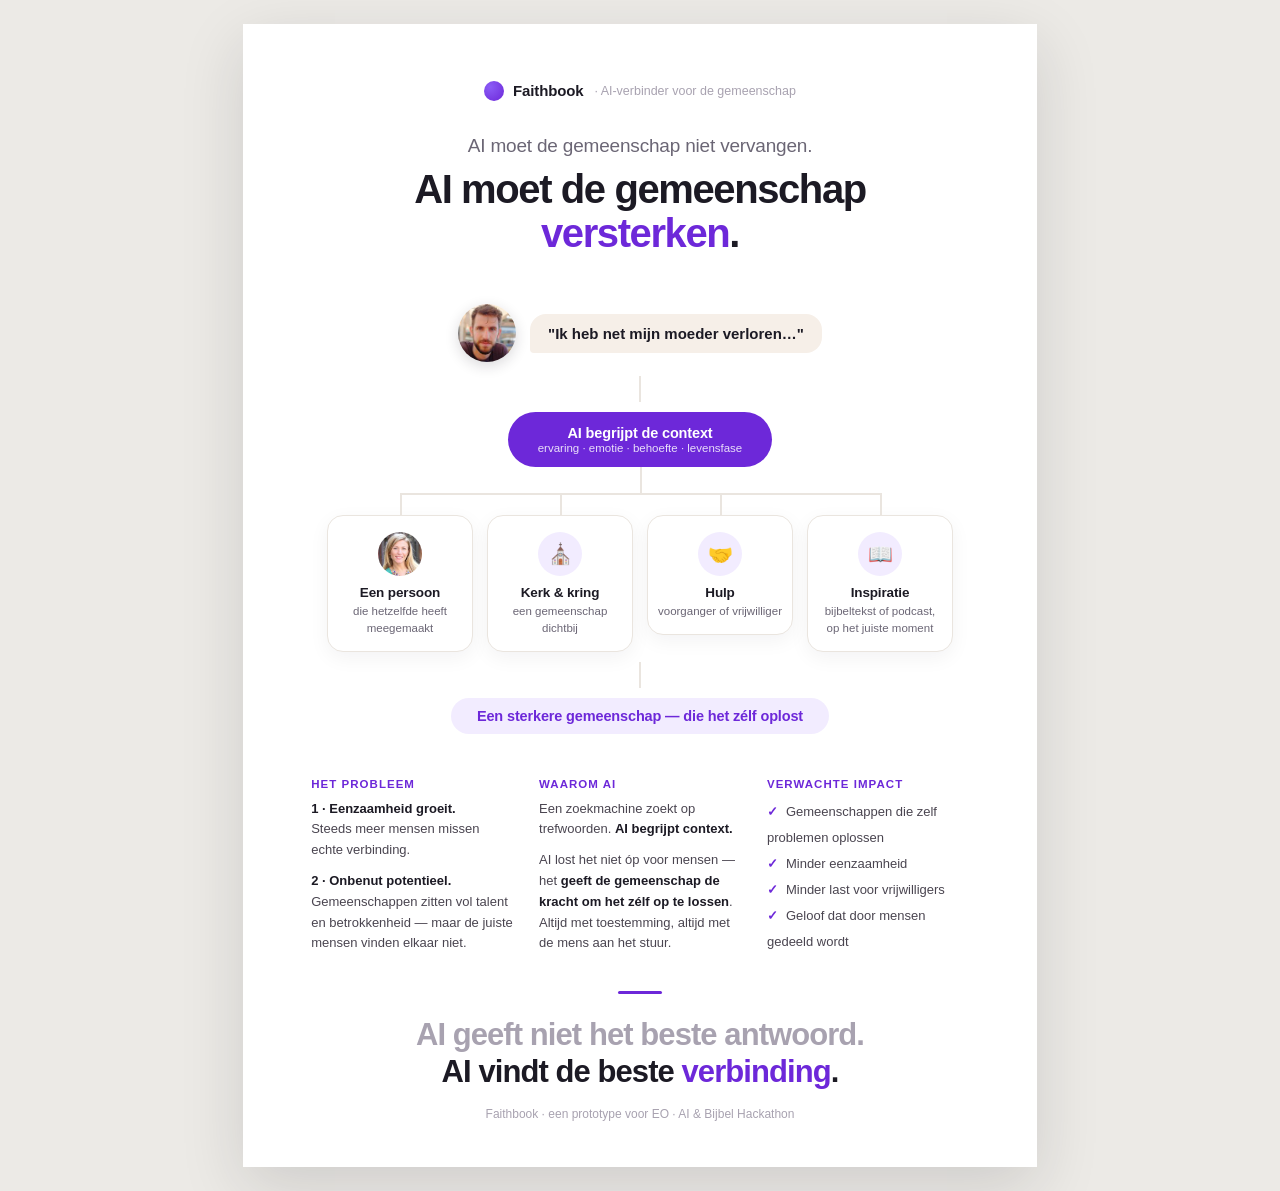
==== ONE_PAGER.html @ 4c964d1f "Faithbook prototype" ====
<!doctype html>
<html lang="nl">
<head>
  <meta charset="utf-8">
  <meta name="viewport" content="width=device-width, initial-scale=1">
  <title>Faithbook — One Pager</title>
  <style>
    :root{
      --ink:#1c1a24;
      --ink-soft:#6b6675;
      --ink-faint:#a8a2b0;
      --line:#eae5df;
      --accent:#6d28d9;
      --accent-soft:#f2ecff;
      --warm:#f6efe8;
    }
    *{box-sizing:border-box}
    html,body{margin:0}
    body{
      background:#eceae6;
      color:var(--ink);
      font-family:-apple-system,BlinkMacSystemFont,"Segoe UI",Roboto,Helvetica,Arial,sans-serif;
      -webkit-font-smoothing:antialiased;
    }

    /* A4 sheet */
    .page{
      width:210mm;min-height:296mm;
      margin:24px auto;background:#fff;
      box-shadow:0 20px 60px rgba(28,26,36,.14);
      padding:15mm 18mm 12mm;
      display:flex;flex-direction:column;
    }

    /* Brand — small, quiet */
    .brand{display:flex;align-items:center;justify-content:center;gap:9px}
    .brand .dot{width:20px;height:20px;border-radius:50%;
      background:radial-gradient(circle at 30% 30%,#8b5cf6,var(--accent))}
    .brand span{font-size:15px;font-weight:600;letter-spacing:-.01em}
    .brand small{color:var(--ink-faint);font-weight:400;font-size:12.5px;margin-left:2px}

    /* The statement — very large */
    .statement{text-align:center;margin:34px 0 8px}
    .statement .soft{font-size:19px;color:var(--ink-soft);letter-spacing:-.01em;margin:0 0 10px}
    .statement h1{
      font-size:40px;line-height:1.12;letter-spacing:-.035em;font-weight:700;margin:0;
    }
    .statement h1 em{font-style:normal;color:var(--accent)}

    /* ── Hero diagram ─────────────────────────────────── */
    .diagram{margin:40px auto 0;width:100%;max-width:640px;text-align:center}

    .person-row{display:inline-flex;align-items:center;gap:14px}
    .face{width:58px;height:58px;border-radius:50%;object-fit:cover;
      box-shadow:0 4px 14px rgba(28,26,36,.16)}
    .bubble{
      background:var(--warm);border-radius:16px;border-bottom-left-radius:4px;
      padding:11px 18px;font-size:15px;color:#4a4550;text-align:left;
    }
    .bubble b{color:var(--ink)}

    .vline{width:1.5px;height:26px;background:var(--line);margin:10px auto}

    .ai-node{
      display:inline-flex;flex-direction:column;align-items:center;gap:7px;
      background:var(--accent);color:#fff;border-radius:999px;
      padding:13px 30px;
    }
    .ai-node .t{font-size:14.5px;font-weight:600;letter-spacing:-.01em}
    .ai-node .s{font-size:11.5px;opacity:.85;margin-top:-6px}

    /* branch connectors */
    .branches{position:relative;margin-top:26px}
    .branches::before{ /* horizontal rail */
      content:"";position:absolute;top:0;left:12.5%;right:12.5%;height:1.5px;background:var(--line);
    }
    .branch-cols{display:grid;grid-template-columns:repeat(4,1fr)}
    .branch-cols .col{position:relative;padding-top:22px}
    .branch-cols .col::before{ /* vertical stub down to each card */
      content:"";position:absolute;top:0;left:50%;width:1.5px;height:22px;background:var(--line);
    }
    .stem{position:absolute;left:50%;top:-26px;width:1.5px;height:26px;background:var(--line)}

    .card{
      margin:0 7px;background:#fff;border:1px solid var(--line);border-radius:16px;
      padding:16px 10px 14px;
      box-shadow:0 6px 20px rgba(28,26,36,.05);
    }
    .card .ic{
      width:44px;height:44px;border-radius:50%;margin:0 auto 9px;
      display:flex;align-items:center;justify-content:center;
      background:var(--accent-soft);font-size:20px;overflow:hidden;
    }
    .card .ic img{width:100%;height:100%;object-fit:cover}
    .card .n{font-size:13.5px;font-weight:650;letter-spacing:-.01em}
    .card .d{font-size:11.5px;color:var(--ink-soft);line-height:1.45;margin-top:3px}

    .result{
      display:inline-block;margin-top:0;
      background:var(--accent-soft);color:var(--accent);
      border-radius:999px;padding:10px 26px;font-size:14.5px;font-weight:650;letter-spacing:-.01em;
    }

    /* ── Three quiet columns ──────────────────────────── */
    .trio{display:grid;grid-template-columns:1fr 1fr 1fr;gap:26px;margin-top:44px}
    .trio h2{
      font-size:11.5px;font-weight:700;letter-spacing:.09em;text-transform:uppercase;
      color:var(--accent);margin:0 0 9px;
    }
    .trio p{font-size:13px;line-height:1.6;color:#4a4550;margin:0}
    .trio p b{color:var(--ink)}
    .trio ul{list-style:none;margin:0;padding:0;font-size:13px;line-height:2;color:#4a4550}
    .trio li::before{content:"✓";color:var(--accent);font-weight:700;margin-right:8px}

    /* ── Closing quote — huge, across the bottom ─────── */
    .closing{margin-top:auto;padding-top:36px;text-align:center}
    .closing .rule{width:44px;height:3px;border-radius:2px;background:var(--accent);margin:0 auto 22px}
    .closing h1{font-size:31px;line-height:1.22;letter-spacing:-.03em;font-weight:700;margin:0}
    .closing h1 .dim{color:var(--ink-faint);font-weight:600}
    .closing h1 em{font-style:normal;color:var(--accent)}
    .closing .sig{margin-top:16px;font-size:12px;color:var(--ink-faint)}

    @media print{
      body{background:#fff}
      .page{margin:0;box-shadow:none;width:auto;min-height:auto}
      @page{size:A4;margin:0}
    }
  </style>
</head>
<body>
<div class="page">

  <!-- 1 · brand, small -->
  <div class="brand">
    <div class="dot"></div><span>Faithbook</span><small>· AI-verbinder voor de gemeenschap</small>
  </div>

  <!-- 2 · the statement, very large -->
  <div class="statement">
    <p class="soft">AI moet de gemeenschap niet vervangen.</p>
    <h1>AI moet de gemeenschap <em>versterken</em>.</h1>
  </div>

  <!-- 3 · the diagram, hero of the page -->
  <div class="diagram">

    <div class="person-row">
      <img class="face" src="assets/img/brian.jpg" alt="Brian">
      <div class="bubble"><b>"Ik heb net mijn moeder verloren…"</b></div>
    </div>

    <div class="vline"></div>

    <div class="ai-node">
      <span class="t">AI begrijpt de context</span>
      <span class="s">ervaring · emotie · behoefte · levensfase</span>
    </div>

    <div class="branches">
      <div class="stem"></div>
      <div class="branch-cols">
        <div class="col">
          <div class="card">
            <div class="ic"><img src="assets/img/marijke.jpg" alt=""></div>
            <div class="n">Een persoon</div>
            <div class="d">die hetzelfde heeft meegemaakt</div>
          </div>
        </div>
        <div class="col">
          <div class="card">
            <div class="ic">⛪</div>
            <div class="n">Kerk &amp; kring</div>
            <div class="d">een gemeenschap dichtbij</div>
          </div>
        </div>
        <div class="col">
          <div class="card">
            <div class="ic">🤝</div>
            <div class="n">Hulp</div>
            <div class="d">voorganger of vrijwilliger</div>
          </div>
        </div>
        <div class="col">
          <div class="card">
            <div class="ic">📖</div>
            <div class="n">Inspiratie</div>
            <div class="d">bijbeltekst of podcast, op het juiste moment</div>
          </div>
        </div>
      </div>
    </div>

    <div class="vline"></div>
    <div class="result">Een sterkere gemeenschap — die het zélf oplost</div>
  </div>

  <!-- 4 · three short sections, almost no paragraphs -->
  <div class="trio">
    <div>
      <h2>Het probleem</h2>
      <p><b>1 · Eenzaamheid groeit.</b><br>Steeds meer mensen missen echte verbinding.</p>
      <p style="margin-top:10px"><b>2 · Onbenut potentieel.</b><br>Gemeenschappen zitten vol
      talent en betrokkenheid — maar de juiste mensen vinden elkaar niet.</p>
    </div>
    <div>
      <h2>Waarom AI</h2>
      <p>Een zoekmachine zoekt op trefwoorden. <b>AI begrijpt context.</b></p>
      <p style="margin-top:10px">AI lost het niet óp voor mensen — het <b>geeft de gemeenschap
      de kracht om het zélf op te lossen</b>. Altijd met toestemming, altijd met de mens aan het stuur.</p>
    </div>
    <div>
      <h2>Verwachte impact</h2>
      <ul>
        <li>Gemeenschappen die zelf problemen oplossen</li>
        <li>Minder eenzaamheid</li>
        <li>Minder last voor vrijwilligers</li>
        <li>Geloof dat door mensen gedeeld wordt</li>
      </ul>
    </div>
  </div>

  <!-- 5 · closing quote, huge across the bottom -->
  <div class="closing">
    <div class="rule"></div>
    <h1><span class="dim">AI geeft niet het beste antwoord.</span><br>
        AI vindt de beste <em>verbinding</em>.</h1>
    <div class="sig">Faithbook · een prototype voor EO · AI &amp; Bijbel Hackathon</div>
  </div>

</div>
</body>
</html>
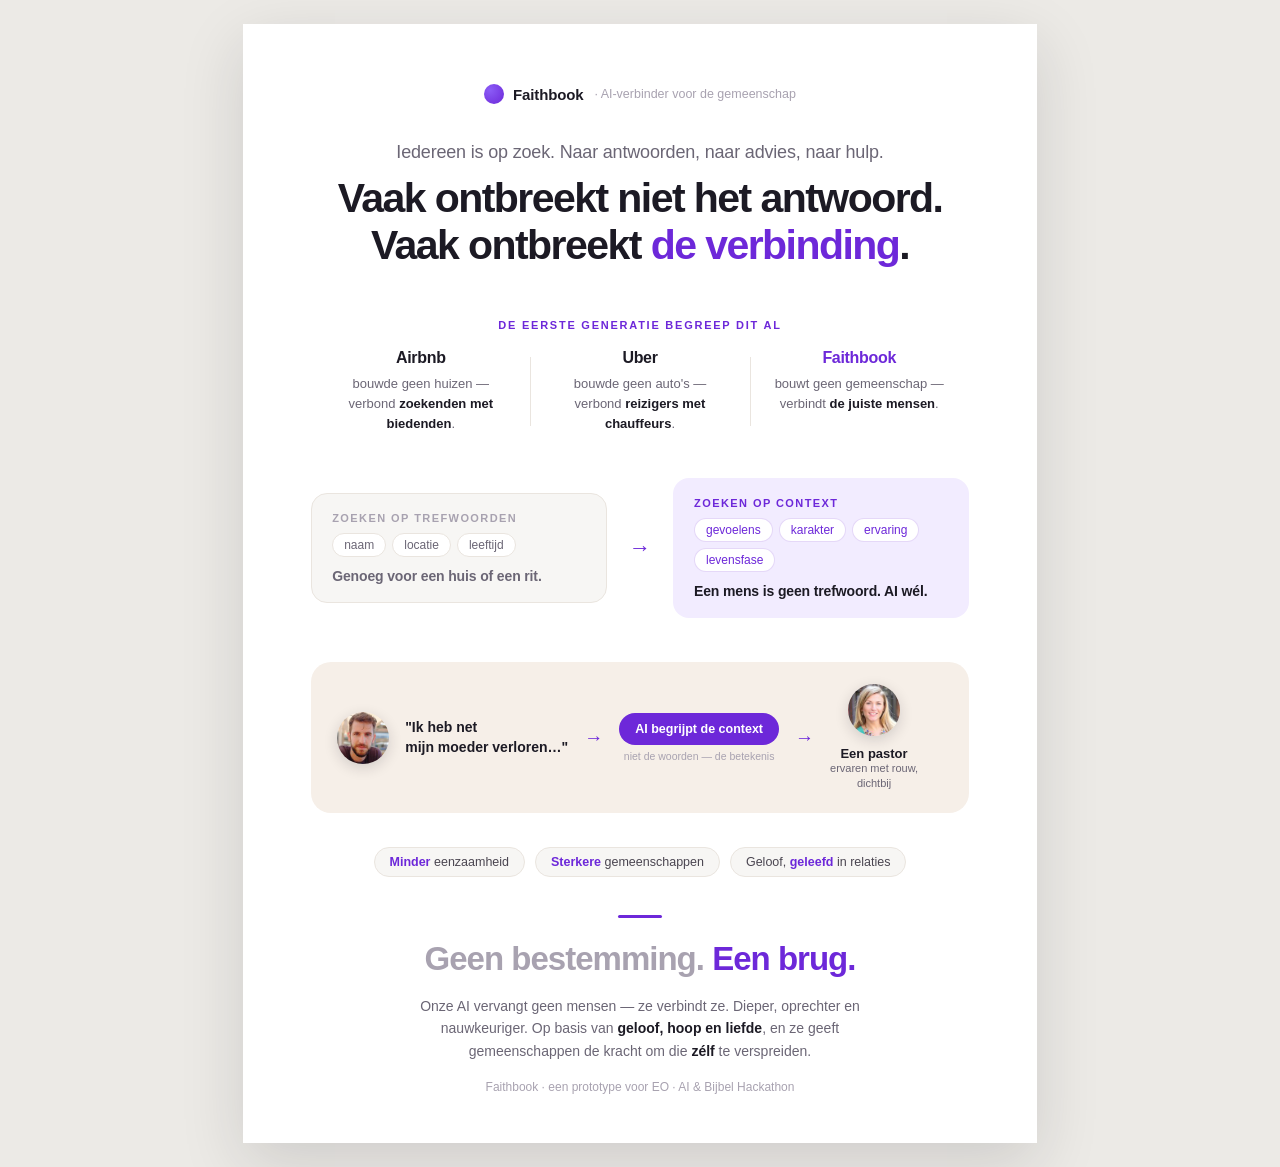
==== commit 9eca947d: "Update ONE_PAGER to pitch-aligned design (v2) Replaces the earlier one-pager with the version matchi" ====
--- a/ONE_PAGER.html
+++ b/ONE_PAGER.html
@@ -28,7 +28,7 @@
       width:210mm;min-height:296mm;
       margin:24px auto;background:#fff;
       box-shadow:0 20px 60px rgba(28,26,36,.14);
-      padding:15mm 18mm 12mm;
+      padding:16mm 18mm 13mm;
       display:flex;flex-direction:column;
     }
 
@@ -39,86 +39,80 @@
     .brand span{font-size:15px;font-weight:600;letter-spacing:-.01em}
     .brand small{color:var(--ink-faint);font-weight:400;font-size:12.5px;margin-left:2px}
 
-    /* The statement — very large */
-    .statement{text-align:center;margin:34px 0 8px}
-    .statement .soft{font-size:19px;color:var(--ink-soft);letter-spacing:-.01em;margin:0 0 10px}
-    .statement h1{
-      font-size:40px;line-height:1.12;letter-spacing:-.035em;font-weight:700;margin:0;
-    }
-    .statement h1 em{font-style:normal;color:var(--accent)}
-
-    /* ── Hero diagram ─────────────────────────────────── */
-    .diagram{margin:40px auto 0;width:100%;max-width:640px;text-align:center}
-
-    .person-row{display:inline-flex;align-items:center;gap:14px}
-    .face{width:58px;height:58px;border-radius:50%;object-fit:cover;
+    /* Hero thesis */
+    .hero{text-align:center;margin:38px 0 4px}
+    .hero .soft{font-size:18px;color:var(--ink-soft);letter-spacing:-.01em;margin:0 0 12px}
+    .hero h1{font-size:41px;line-height:1.14;letter-spacing:-.038em;font-weight:700;margin:0}
+    .hero h1 em{font-style:normal;color:var(--accent)}
+
+    /* section label */
+    .lbl{font-size:11px;font-weight:700;letter-spacing:.16em;text-transform:uppercase;
+      color:var(--accent);text-align:center;margin:0 0 18px}
+
+    /* ── Analogy: three tidy columns ─────────────────── */
+    .analogy{margin-top:46px}
+    .triad{display:grid;grid-template-columns:1fr 1fr 1fr;gap:0}
+    .triad .cell{padding:0 20px;text-align:center;position:relative}
+    .triad .cell + .cell::before{
+      content:"";position:absolute;left:0;top:8px;bottom:8px;width:1px;background:var(--line);
+    }
+    .triad .co{font-size:16px;font-weight:700;letter-spacing:-.02em;margin-bottom:7px}
+    .triad .cell.us .co{color:var(--accent)}
+    .triad .tx{font-size:13px;line-height:1.55;color:var(--ink-soft)}
+    .triad .tx b{color:var(--ink);font-weight:600}
+
+    /* ── Keyword vs Context ──────────────────────────── */
+    .turn{
+      margin-top:44px;display:grid;grid-template-columns:1fr auto 1fr;
+      align-items:center;gap:22px;
+    }
+    .panel{border-radius:16px;padding:18px 20px;border:1px solid var(--line)}
+    .panel.cold{background:#f7f6f4}
+    .panel.warm{background:var(--accent-soft);border-color:transparent}
+    .panel .h{font-size:11px;font-weight:700;letter-spacing:.13em;text-transform:uppercase;margin:0 0 9px}
+    .panel.cold .h{color:var(--ink-faint)}
+    .panel.warm .h{color:var(--accent)}
+    .panel .tags{display:flex;flex-wrap:wrap;gap:6px;margin-bottom:11px}
+    .tag{font-size:12px;border-radius:999px;padding:4px 11px;background:#fff;color:var(--ink-soft);border:1px solid var(--line)}
+    .panel.warm .tag{border-color:rgba(109,40,217,.18);color:var(--accent)}
+    .panel .ex{font-size:14px;font-weight:600;letter-spacing:-.01em;margin:0}
+    .panel.cold .ex{color:var(--ink-soft)}
+    .panel.warm .ex{color:var(--ink)}
+    .turn .to{font-size:22px;color:var(--accent);font-weight:600}
+
+    /* ── One concrete moment ─────────────────────────── */
+    .moment{
+      margin-top:44px;background:var(--warm);border-radius:20px;
+      padding:22px 26px;display:flex;align-items:center;gap:16px;
+    }
+    .moment .face{width:52px;height:52px;border-radius:50%;object-fit:cover;flex:none;
       box-shadow:0 4px 14px rgba(28,26,36,.16)}
-    .bubble{
-      background:var(--warm);border-radius:16px;border-bottom-left-radius:4px;
-      padding:11px 18px;font-size:15px;color:#4a4550;text-align:left;
-    }
-    .bubble b{color:var(--ink)}
-
-    .vline{width:1.5px;height:26px;background:var(--line);margin:10px auto}
-
-    .ai-node{
-      display:inline-flex;flex-direction:column;align-items:center;gap:7px;
-      background:var(--accent);color:#fff;border-radius:999px;
-      padding:13px 30px;
-    }
-    .ai-node .t{font-size:14.5px;font-weight:600;letter-spacing:-.01em}
-    .ai-node .s{font-size:11.5px;opacity:.85;margin-top:-6px}
-
-    /* branch connectors */
-    .branches{position:relative;margin-top:26px}
-    .branches::before{ /* horizontal rail */
-      content:"";position:absolute;top:0;left:12.5%;right:12.5%;height:1.5px;background:var(--line);
-    }
-    .branch-cols{display:grid;grid-template-columns:repeat(4,1fr)}
-    .branch-cols .col{position:relative;padding-top:22px}
-    .branch-cols .col::before{ /* vertical stub down to each card */
-      content:"";position:absolute;top:0;left:50%;width:1.5px;height:22px;background:var(--line);
-    }
-    .stem{position:absolute;left:50%;top:-26px;width:1.5px;height:26px;background:var(--line)}
-
-    .card{
-      margin:0 7px;background:#fff;border:1px solid var(--line);border-radius:16px;
-      padding:16px 10px 14px;
-      box-shadow:0 6px 20px rgba(28,26,36,.05);
-    }
-    .card .ic{
-      width:44px;height:44px;border-radius:50%;margin:0 auto 9px;
-      display:flex;align-items:center;justify-content:center;
-      background:var(--accent-soft);font-size:20px;overflow:hidden;
-    }
-    .card .ic img{width:100%;height:100%;object-fit:cover}
-    .card .n{font-size:13.5px;font-weight:650;letter-spacing:-.01em}
-    .card .d{font-size:11.5px;color:var(--ink-soft);line-height:1.45;margin-top:3px}
-
-    .result{
-      display:inline-block;margin-top:0;
-      background:var(--accent-soft);color:var(--accent);
-      border-radius:999px;padding:10px 26px;font-size:14.5px;font-weight:650;letter-spacing:-.01em;
-    }
-
-    /* ── Three quiet columns ──────────────────────────── */
-    .trio{display:grid;grid-template-columns:1fr 1fr 1fr;gap:26px;margin-top:44px}
-    .trio h2{
-      font-size:11.5px;font-weight:700;letter-spacing:.09em;text-transform:uppercase;
-      color:var(--accent);margin:0 0 9px;
-    }
-    .trio p{font-size:13px;line-height:1.6;color:#4a4550;margin:0}
-    .trio p b{color:var(--ink)}
-    .trio ul{list-style:none;margin:0;padding:0;font-size:13px;line-height:2;color:#4a4550}
-    .trio li::before{content:"✓";color:var(--accent);font-weight:700;margin-right:8px}
-
-    /* ── Closing quote — huge, across the bottom ─────── */
-    .closing{margin-top:auto;padding-top:36px;text-align:center}
+    .moment .said{font-size:14px;color:#4a4550;line-height:1.4}
+    .moment .said b{color:var(--ink)}
+    .moment .arrow{color:var(--accent);font-size:19px;flex:none}
+    .moment .ai{flex:none;text-align:center}
+    .moment .ai .p{background:var(--accent);color:#fff;border-radius:999px;padding:9px 16px;
+      font-size:12.5px;font-weight:600;white-space:nowrap}
+    .moment .ai .s{font-size:10.5px;color:var(--ink-faint);margin-top:5px}
+    .moment .card{flex:none;text-align:center}
+    .moment .card .n{font-size:13px;font-weight:650;margin-top:6px}
+    .moment .card .d{font-size:11px;color:var(--ink-soft);line-height:1.35}
+
+    /* impact tags */
+    .impact{margin-top:34px;display:flex;justify-content:center;gap:10px;flex-wrap:wrap}
+    .impact .i{font-size:12.5px;color:#4a4550;background:#f7f6f4;border:1px solid var(--line);
+      border-radius:999px;padding:7px 15px}
+    .impact .i b{color:var(--accent);font-weight:700}
+
+    /* ── Closing ─────────────────────────────────────── */
+    .closing{margin-top:auto;padding-top:38px;text-align:center}
     .closing .rule{width:44px;height:3px;border-radius:2px;background:var(--accent);margin:0 auto 22px}
-    .closing h1{font-size:31px;line-height:1.22;letter-spacing:-.03em;font-weight:700;margin:0}
+    .closing h1{font-size:33px;line-height:1.18;letter-spacing:-.03em;font-weight:700;margin:0}
     .closing h1 .dim{color:var(--ink-faint);font-weight:600}
     .closing h1 em{font-style:normal;color:var(--accent)}
-    .closing .sig{margin-top:16px;font-size:12px;color:var(--ink-faint)}
+    .closing p{font-size:14px;line-height:1.6;color:var(--ink-soft);max-width:58ch;margin:16px auto 0}
+    .closing p b{color:var(--ink);font-weight:600}
+    .closing .sig{margin-top:18px;font-size:12px;color:var(--ink-faint)}
 
     @media print{
       body{background:#fff}
@@ -130,100 +124,82 @@
 <body>
 <div class="page">
 
-  <!-- 1 · brand, small -->
+  <!-- brand -->
   <div class="brand">
     <div class="dot"></div><span>Faithbook</span><small>· AI-verbinder voor de gemeenschap</small>
   </div>
 
-  <!-- 2 · the statement, very large -->
-  <div class="statement">
-    <p class="soft">AI moet de gemeenschap niet vervangen.</p>
-    <h1>AI moet de gemeenschap <em>versterken</em>.</h1>
-  </div>
-
-  <!-- 3 · the diagram, hero of the page -->
-  <div class="diagram">
-
-    <div class="person-row">
-      <img class="face" src="assets/img/brian.jpg" alt="Brian">
-      <div class="bubble"><b>"Ik heb net mijn moeder verloren…"</b></div>
-    </div>
-
-    <div class="vline"></div>
-
-    <div class="ai-node">
-      <span class="t">AI begrijpt de context</span>
-      <span class="s">ervaring · emotie · behoefte · levensfase</span>
-    </div>
-
-    <div class="branches">
-      <div class="stem"></div>
-      <div class="branch-cols">
-        <div class="col">
-          <div class="card">
-            <div class="ic"><img src="assets/img/marijke.jpg" alt=""></div>
-            <div class="n">Een persoon</div>
-            <div class="d">die hetzelfde heeft meegemaakt</div>
-          </div>
-        </div>
-        <div class="col">
-          <div class="card">
-            <div class="ic">⛪</div>
-            <div class="n">Kerk &amp; kring</div>
-            <div class="d">een gemeenschap dichtbij</div>
-          </div>
-        </div>
-        <div class="col">
-          <div class="card">
-            <div class="ic">🤝</div>
-            <div class="n">Hulp</div>
-            <div class="d">voorganger of vrijwilliger</div>
-          </div>
-        </div>
-        <div class="col">
-          <div class="card">
-            <div class="ic">📖</div>
-            <div class="n">Inspiratie</div>
-            <div class="d">bijbeltekst of podcast, op het juiste moment</div>
-          </div>
-        </div>
+  <!-- hero thesis -->
+  <div class="hero">
+    <p class="soft">Iedereen is op zoek. Naar antwoorden, naar advies, naar hulp.</p>
+    <h1>Vaak ontbreekt niet het antwoord.<br>Vaak ontbreekt <em>de verbinding</em>.</h1>
+  </div>
+
+  <!-- analogy -->
+  <div class="analogy">
+    <p class="lbl">De eerste generatie begreep dit al</p>
+    <div class="triad">
+      <div class="cell">
+        <div class="co">Airbnb</div>
+        <div class="tx">bouwde geen huizen —<br>verbond <b>zoekenden met biedenden</b>.</div>
       </div>
-    </div>
-
-    <div class="vline"></div>
-    <div class="result">Een sterkere gemeenschap — die het zélf oplost</div>
-  </div>
-
-  <!-- 4 · three short sections, almost no paragraphs -->
-  <div class="trio">
-    <div>
-      <h2>Het probleem</h2>
-      <p><b>1 · Eenzaamheid groeit.</b><br>Steeds meer mensen missen echte verbinding.</p>
-      <p style="margin-top:10px"><b>2 · Onbenut potentieel.</b><br>Gemeenschappen zitten vol
-      talent en betrokkenheid — maar de juiste mensen vinden elkaar niet.</p>
-    </div>
-    <div>
-      <h2>Waarom AI</h2>
-      <p>Een zoekmachine zoekt op trefwoorden. <b>AI begrijpt context.</b></p>
-      <p style="margin-top:10px">AI lost het niet óp voor mensen — het <b>geeft de gemeenschap
-      de kracht om het zélf op te lossen</b>. Altijd met toestemming, altijd met de mens aan het stuur.</p>
-    </div>
-    <div>
-      <h2>Verwachte impact</h2>
-      <ul>
-        <li>Gemeenschappen die zelf problemen oplossen</li>
-        <li>Minder eenzaamheid</li>
-        <li>Minder last voor vrijwilligers</li>
-        <li>Geloof dat door mensen gedeeld wordt</li>
-      </ul>
-    </div>
-  </div>
-
-  <!-- 5 · closing quote, huge across the bottom -->
+      <div class="cell">
+        <div class="co">Uber</div>
+        <div class="tx">bouwde geen auto's —<br>verbond <b>reizigers met chauffeurs</b>.</div>
+      </div>
+      <div class="cell us">
+        <div class="co">Faithbook</div>
+        <div class="tx">bouwt geen gemeenschap —<br>verbindt <b>de juiste mensen</b>.</div>
+      </div>
+    </div>
+  </div>
+
+  <!-- keyword vs context -->
+  <div class="turn">
+    <div class="panel cold">
+      <p class="h">Zoeken op trefwoorden</p>
+      <div class="tags"><span class="tag">naam</span><span class="tag">locatie</span><span class="tag">leeftijd</span></div>
+      <p class="ex">Genoeg voor een huis of een rit.</p>
+    </div>
+    <div class="to">→</div>
+    <div class="panel warm">
+      <p class="h">Zoeken op context</p>
+      <div class="tags"><span class="tag">gevoelens</span><span class="tag">karakter</span><span class="tag">ervaring</span><span class="tag">levensfase</span></div>
+      <p class="ex">Een mens is geen trefwoord. AI wél.</p>
+    </div>
+  </div>
+
+  <!-- one concrete moment -->
+  <div class="moment">
+    <img class="face" src="assets/img/brian.jpg" alt="">
+    <div class="said"><b>"Ik heb net<br>mijn moeder verloren…"</b></div>
+    <div class="arrow">→</div>
+    <div class="ai">
+      <div class="p">AI begrijpt de context</div>
+      <div class="s">niet de woorden — de betekenis</div>
+    </div>
+    <div class="arrow">→</div>
+    <div class="card">
+      <img class="face" src="assets/img/marijke.jpg" alt="">
+      <div class="n">Een pastor</div>
+      <div class="d">ervaren met rouw,<br>dichtbij</div>
+    </div>
+  </div>
+
+  <!-- impact -->
+  <div class="impact">
+    <div class="i"><b>Minder</b> eenzaamheid</div>
+    <div class="i"><b>Sterkere</b> gemeenschappen</div>
+    <div class="i">Geloof, <b>geleefd</b> in relaties</div>
+  </div>
+
+  <!-- closing -->
   <div class="closing">
     <div class="rule"></div>
-    <h1><span class="dim">AI geeft niet het beste antwoord.</span><br>
-        AI vindt de beste <em>verbinding</em>.</h1>
+    <h1><span class="dim">Geen bestemming.</span> <em>Een brug.</em></h1>
+    <p>Onze AI vervangt geen mensen — ze verbindt ze. Dieper, oprechter en nauwkeuriger.
+       Op basis van <b>geloof, hoop en liefde</b>, en ze geeft gemeenschappen de kracht
+       om die <b>zélf</b> te verspreiden.</p>
     <div class="sig">Faithbook · een prototype voor EO · AI &amp; Bijbel Hackathon</div>
   </div>
 
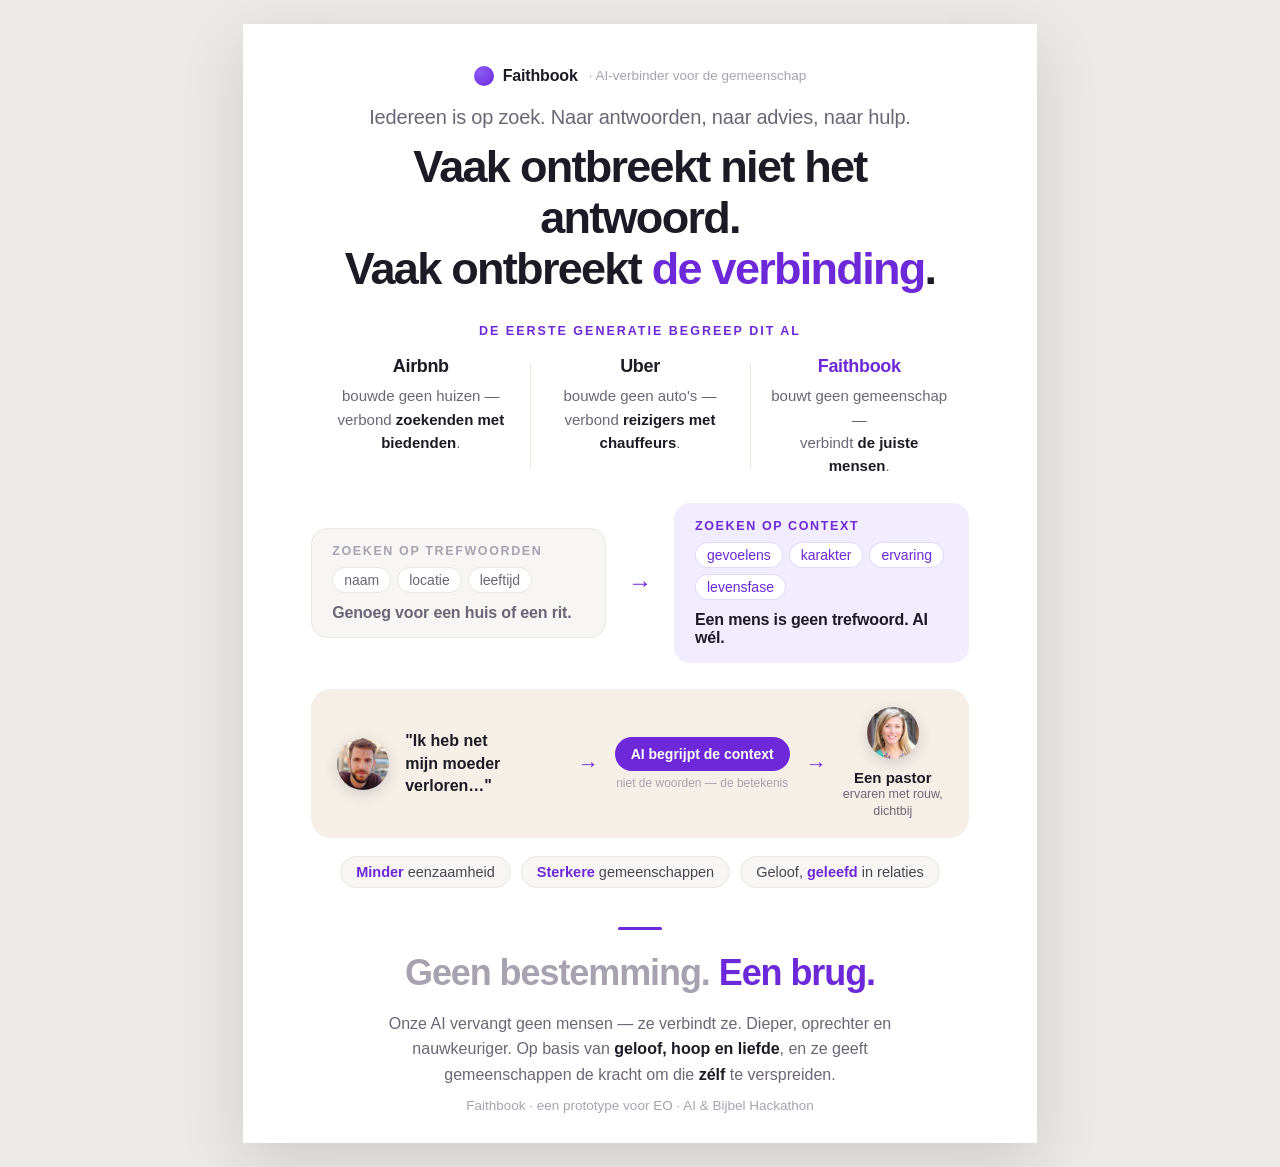
==== commit 92861038: "One-pager: embed photos + larger print-friendly type - Embed the two profile photos as base64 data U" ====
--- a/ONE_PAGER.html
+++ b/ONE_PAGER.html
@@ -28,7 +28,7 @@
       width:210mm;min-height:296mm;
       margin:24px auto;background:#fff;
       box-shadow:0 20px 60px rgba(28,26,36,.14);
-      padding:16mm 18mm 13mm;
+      padding:11mm 18mm 8mm;
       display:flex;flex-direction:column;
     }
 
@@ -36,83 +36,83 @@
     .brand{display:flex;align-items:center;justify-content:center;gap:9px}
     .brand .dot{width:20px;height:20px;border-radius:50%;
       background:radial-gradient(circle at 30% 30%,#8b5cf6,var(--accent))}
-    .brand span{font-size:15px;font-weight:600;letter-spacing:-.01em}
-    .brand small{color:var(--ink-faint);font-weight:400;font-size:12.5px;margin-left:2px}
+    .brand span{font-size:16px;font-weight:600;letter-spacing:-.01em}
+    .brand small{color:var(--ink-faint);font-weight:400;font-size:13.5px;margin-left:2px}
 
     /* Hero thesis */
-    .hero{text-align:center;margin:38px 0 4px}
-    .hero .soft{font-size:18px;color:var(--ink-soft);letter-spacing:-.01em;margin:0 0 12px}
-    .hero h1{font-size:41px;line-height:1.14;letter-spacing:-.038em;font-weight:700;margin:0}
+    .hero{text-align:center;margin:20px 0 4px}
+    .hero .soft{font-size:20px;color:var(--ink-soft);letter-spacing:-.01em;margin:0 0 12px}
+    .hero h1{font-size:45px;line-height:1.14;letter-spacing:-.038em;font-weight:700;margin:0}
     .hero h1 em{font-style:normal;color:var(--accent)}
 
     /* section label */
-    .lbl{font-size:11px;font-weight:700;letter-spacing:.16em;text-transform:uppercase;
+    .lbl{font-size:12.5px;font-weight:700;letter-spacing:.16em;text-transform:uppercase;
       color:var(--accent);text-align:center;margin:0 0 18px}
 
     /* ── Analogy: three tidy columns ─────────────────── */
-    .analogy{margin-top:46px}
+    .analogy{margin-top:26px}
     .triad{display:grid;grid-template-columns:1fr 1fr 1fr;gap:0}
     .triad .cell{padding:0 20px;text-align:center;position:relative}
     .triad .cell + .cell::before{
       content:"";position:absolute;left:0;top:8px;bottom:8px;width:1px;background:var(--line);
     }
-    .triad .co{font-size:16px;font-weight:700;letter-spacing:-.02em;margin-bottom:7px}
+    .triad .co{font-size:18px;font-weight:700;letter-spacing:-.02em;margin-bottom:7px}
     .triad .cell.us .co{color:var(--accent)}
-    .triad .tx{font-size:13px;line-height:1.55;color:var(--ink-soft)}
+    .triad .tx{font-size:15px;line-height:1.55;color:var(--ink-soft)}
     .triad .tx b{color:var(--ink);font-weight:600}
 
     /* ── Keyword vs Context ──────────────────────────── */
     .turn{
-      margin-top:44px;display:grid;grid-template-columns:1fr auto 1fr;
+      margin-top:26px;display:grid;grid-template-columns:1fr auto 1fr;
       align-items:center;gap:22px;
     }
-    .panel{border-radius:16px;padding:18px 20px;border:1px solid var(--line)}
+    .panel{border-radius:16px;padding:15px 20px;border:1px solid var(--line)}
     .panel.cold{background:#f7f6f4}
     .panel.warm{background:var(--accent-soft);border-color:transparent}
-    .panel .h{font-size:11px;font-weight:700;letter-spacing:.13em;text-transform:uppercase;margin:0 0 9px}
+    .panel .h{font-size:12.5px;font-weight:700;letter-spacing:.13em;text-transform:uppercase;margin:0 0 9px}
     .panel.cold .h{color:var(--ink-faint)}
     .panel.warm .h{color:var(--accent)}
     .panel .tags{display:flex;flex-wrap:wrap;gap:6px;margin-bottom:11px}
-    .tag{font-size:12px;border-radius:999px;padding:4px 11px;background:#fff;color:var(--ink-soft);border:1px solid var(--line)}
+    .tag{font-size:14px;border-radius:999px;padding:4px 11px;background:#fff;color:var(--ink-soft);border:1px solid var(--line)}
     .panel.warm .tag{border-color:rgba(109,40,217,.18);color:var(--accent)}
-    .panel .ex{font-size:14px;font-weight:600;letter-spacing:-.01em;margin:0}
+    .panel .ex{font-size:16px;font-weight:600;letter-spacing:-.01em;margin:0}
     .panel.cold .ex{color:var(--ink-soft)}
     .panel.warm .ex{color:var(--ink)}
-    .turn .to{font-size:22px;color:var(--accent);font-weight:600}
+    .turn .to{font-size:24px;color:var(--accent);font-weight:600}
 
     /* ── One concrete moment ─────────────────────────── */
     .moment{
-      margin-top:44px;background:var(--warm);border-radius:20px;
-      padding:22px 26px;display:flex;align-items:center;gap:16px;
+      margin-top:26px;background:var(--warm);border-radius:20px;
+      padding:18px 26px;display:flex;align-items:center;gap:16px;
     }
     .moment .face{width:52px;height:52px;border-radius:50%;object-fit:cover;flex:none;
       box-shadow:0 4px 14px rgba(28,26,36,.16)}
-    .moment .said{font-size:14px;color:#4a4550;line-height:1.4}
+    .moment .said{font-size:16px;color:#4a4550;line-height:1.4}
     .moment .said b{color:var(--ink)}
-    .moment .arrow{color:var(--accent);font-size:19px;flex:none}
+    .moment .arrow{color:var(--accent);font-size:21px;flex:none}
     .moment .ai{flex:none;text-align:center}
     .moment .ai .p{background:var(--accent);color:#fff;border-radius:999px;padding:9px 16px;
-      font-size:12.5px;font-weight:600;white-space:nowrap}
-    .moment .ai .s{font-size:10.5px;color:var(--ink-faint);margin-top:5px}
+      font-size:14px;font-weight:600;white-space:nowrap}
+    .moment .ai .s{font-size:12px;color:var(--ink-faint);margin-top:5px}
     .moment .card{flex:none;text-align:center}
-    .moment .card .n{font-size:13px;font-weight:650;margin-top:6px}
-    .moment .card .d{font-size:11px;color:var(--ink-soft);line-height:1.35}
+    .moment .card .n{font-size:15px;font-weight:650;margin-top:6px}
+    .moment .card .d{font-size:12.5px;color:var(--ink-soft);line-height:1.35}
 
     /* impact tags */
-    .impact{margin-top:34px;display:flex;justify-content:center;gap:10px;flex-wrap:wrap}
-    .impact .i{font-size:12.5px;color:#4a4550;background:#f7f6f4;border:1px solid var(--line);
+    .impact{margin-top:18px;display:flex;justify-content:center;gap:10px;flex-wrap:wrap}
+    .impact .i{font-size:14.5px;color:#4a4550;background:#f7f6f4;border:1px solid var(--line);
       border-radius:999px;padding:7px 15px}
     .impact .i b{color:var(--accent);font-weight:700}
 
     /* ── Closing ─────────────────────────────────────── */
-    .closing{margin-top:auto;padding-top:38px;text-align:center}
+    .closing{margin-top:auto;padding-top:16px;text-align:center}
     .closing .rule{width:44px;height:3px;border-radius:2px;background:var(--accent);margin:0 auto 22px}
-    .closing h1{font-size:33px;line-height:1.18;letter-spacing:-.03em;font-weight:700;margin:0}
+    .closing h1{font-size:36px;line-height:1.18;letter-spacing:-.03em;font-weight:700;margin:0}
     .closing h1 .dim{color:var(--ink-faint);font-weight:600}
     .closing h1 em{font-style:normal;color:var(--accent)}
-    .closing p{font-size:14px;line-height:1.6;color:var(--ink-soft);max-width:58ch;margin:16px auto 0}
+    .closing p{font-size:16px;line-height:1.6;color:var(--ink-soft);max-width:58ch;margin:16px auto 0}
     .closing p b{color:var(--ink);font-weight:600}
-    .closing .sig{margin-top:18px;font-size:12px;color:var(--ink-faint)}
+    .closing .sig{margin-top:10px;font-size:13.5px;color:var(--ink-faint)}
 
     @media print{
       body{background:#fff}
@@ -171,7 +171,7 @@
 
   <!-- one concrete moment -->
   <div class="moment">
-    <img class="face" src="assets/img/brian.jpg" alt="">
+    <img class="face" src="[data-uri]" alt="">
     <div class="said"><b>"Ik heb net<br>mijn moeder verloren…"</b></div>
     <div class="arrow">→</div>
     <div class="ai">
@@ -180,7 +180,7 @@
     </div>
     <div class="arrow">→</div>
     <div class="card">
-      <img class="face" src="assets/img/marijke.jpg" alt="">
+      <img class="face" src="[data-uri]" alt="">
       <div class="n">Een pastor</div>
       <div class="d">ervaren met rouw,<br>dichtbij</div>
     </div>
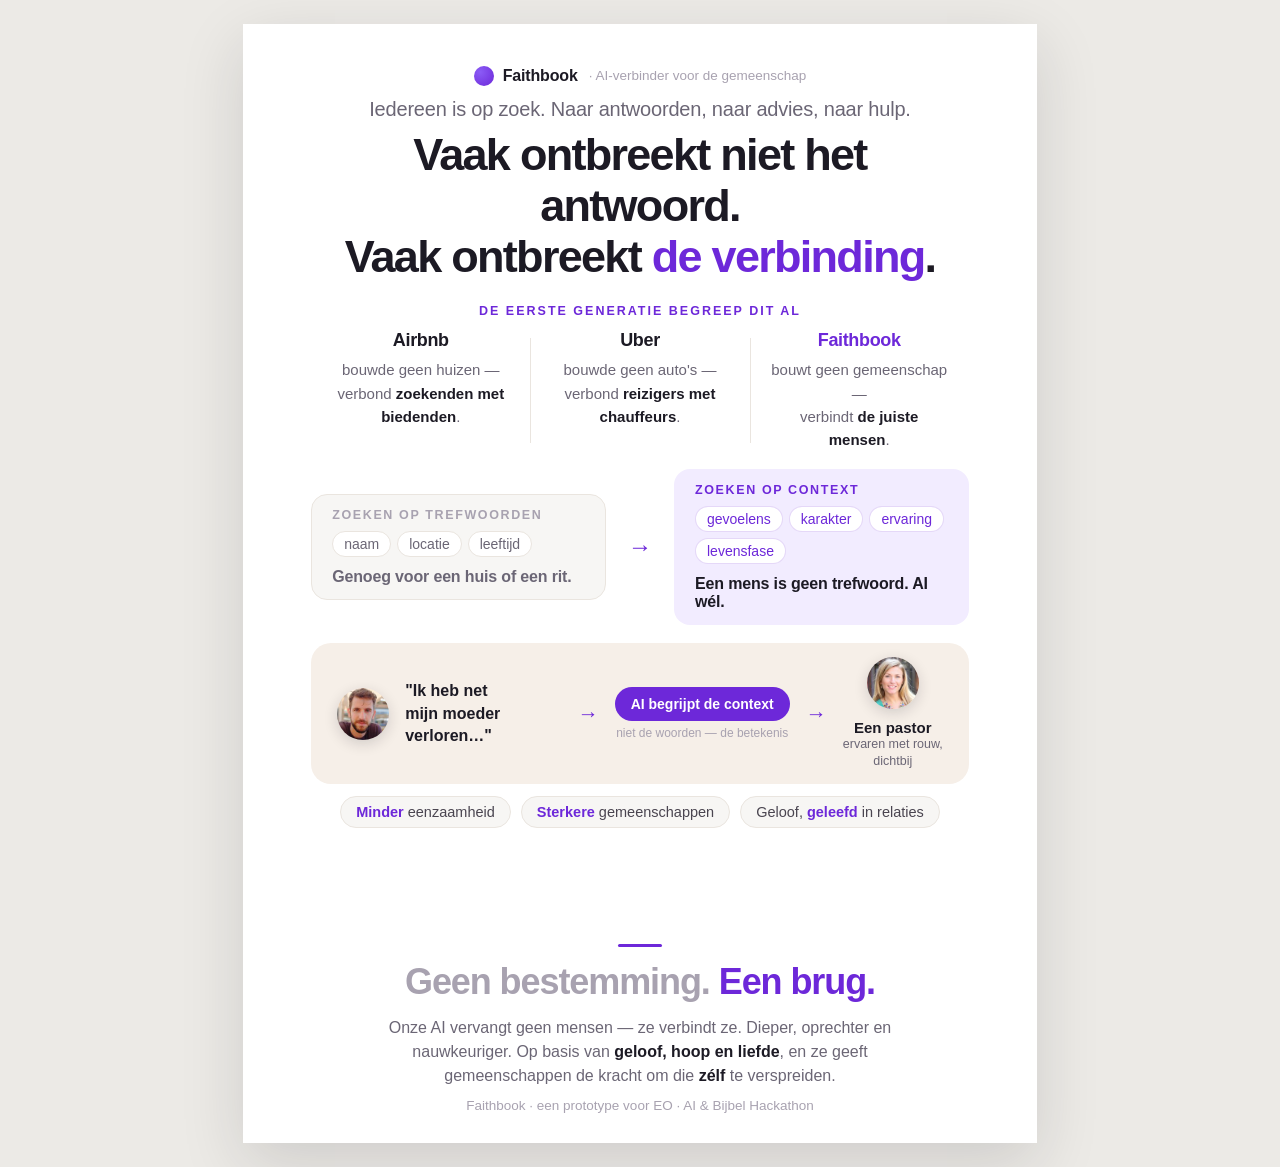
==== commit 07ccdb73: "One-pager: guarantee single-page print - Bake a 12mm @page margin into the file so the browser's def" ====
--- a/ONE_PAGER.html
+++ b/ONE_PAGER.html
@@ -40,17 +40,17 @@
     .brand small{color:var(--ink-faint);font-weight:400;font-size:13.5px;margin-left:2px}
 
     /* Hero thesis */
-    .hero{text-align:center;margin:20px 0 4px}
-    .hero .soft{font-size:20px;color:var(--ink-soft);letter-spacing:-.01em;margin:0 0 12px}
+    .hero{text-align:center;margin:12px 0 4px}
+    .hero .soft{font-size:20px;color:var(--ink-soft);letter-spacing:-.01em;margin:0 0 8px}
     .hero h1{font-size:45px;line-height:1.14;letter-spacing:-.038em;font-weight:700;margin:0}
     .hero h1 em{font-style:normal;color:var(--accent)}
 
     /* section label */
     .lbl{font-size:12.5px;font-weight:700;letter-spacing:.16em;text-transform:uppercase;
-      color:var(--accent);text-align:center;margin:0 0 18px}
+      color:var(--accent);text-align:center;margin:0 0 12px}
 
     /* ── Analogy: three tidy columns ─────────────────── */
-    .analogy{margin-top:26px}
+    .analogy{margin-top:18px}
     .triad{display:grid;grid-template-columns:1fr 1fr 1fr;gap:0}
     .triad .cell{padding:0 20px;text-align:center;position:relative}
     .triad .cell + .cell::before{
@@ -63,10 +63,10 @@
 
     /* ── Keyword vs Context ──────────────────────────── */
     .turn{
-      margin-top:26px;display:grid;grid-template-columns:1fr auto 1fr;
+      margin-top:18px;display:grid;grid-template-columns:1fr auto 1fr;
       align-items:center;gap:22px;
     }
-    .panel{border-radius:16px;padding:15px 20px;border:1px solid var(--line)}
+    .panel{border-radius:16px;padding:13px 20px;border:1px solid var(--line)}
     .panel.cold{background:#f7f6f4}
     .panel.warm{background:var(--accent-soft);border-color:transparent}
     .panel .h{font-size:12.5px;font-weight:700;letter-spacing:.13em;text-transform:uppercase;margin:0 0 9px}
@@ -82,8 +82,8 @@
 
     /* ── One concrete moment ─────────────────────────── */
     .moment{
-      margin-top:26px;background:var(--warm);border-radius:20px;
-      padding:18px 26px;display:flex;align-items:center;gap:16px;
+      margin-top:18px;background:var(--warm);border-radius:20px;
+      padding:14px 26px;display:flex;align-items:center;gap:16px;
     }
     .moment .face{width:52px;height:52px;border-radius:50%;object-fit:cover;flex:none;
       box-shadow:0 4px 14px rgba(28,26,36,.16)}
@@ -99,25 +99,25 @@
     .moment .card .d{font-size:12.5px;color:var(--ink-soft);line-height:1.35}
 
     /* impact tags */
-    .impact{margin-top:18px;display:flex;justify-content:center;gap:10px;flex-wrap:wrap}
+    .impact{margin-top:12px;display:flex;justify-content:center;gap:10px;flex-wrap:wrap}
     .impact .i{font-size:14.5px;color:#4a4550;background:#f7f6f4;border:1px solid var(--line);
       border-radius:999px;padding:7px 15px}
     .impact .i b{color:var(--accent);font-weight:700}
 
     /* ── Closing ─────────────────────────────────────── */
-    .closing{margin-top:auto;padding-top:16px;text-align:center}
-    .closing .rule{width:44px;height:3px;border-radius:2px;background:var(--accent);margin:0 auto 22px}
+    .closing{margin-top:auto;padding-top:10px;text-align:center}
+    .closing .rule{width:44px;height:3px;border-radius:2px;background:var(--accent);margin:0 auto 14px}
     .closing h1{font-size:36px;line-height:1.18;letter-spacing:-.03em;font-weight:700;margin:0}
     .closing h1 .dim{color:var(--ink-faint);font-weight:600}
     .closing h1 em{font-style:normal;color:var(--accent)}
-    .closing p{font-size:16px;line-height:1.6;color:var(--ink-soft);max-width:58ch;margin:16px auto 0}
+    .closing p{font-size:16px;line-height:1.5;color:var(--ink-soft);max-width:58ch;margin:12px auto 0}
     .closing p b{color:var(--ink);font-weight:600}
     .closing .sig{margin-top:10px;font-size:13.5px;color:var(--ink-faint)}
 
     @media print{
       body{background:#fff}
-      .page{margin:0;box-shadow:none;width:auto;min-height:auto}
-      @page{size:A4;margin:0}
+      .page{margin:0;box-shadow:none;width:auto;min-height:auto;padding:0 6mm}
+      @page{size:A4;margin:12mm}
     }
   </style>
 </head>
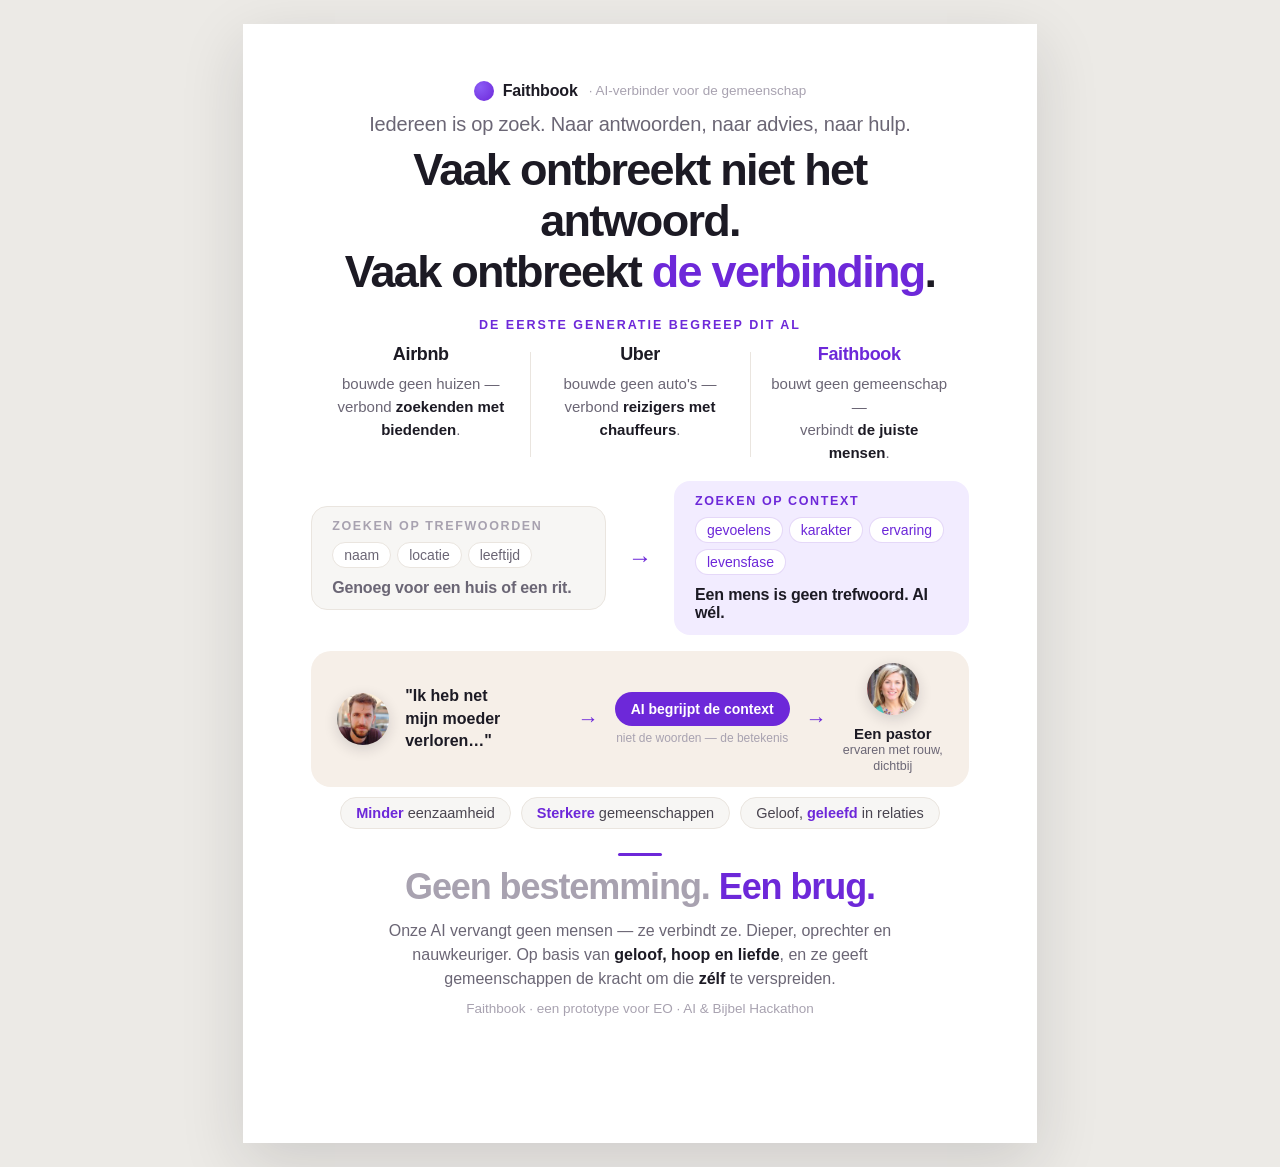
==== commit d8ddc120: "One-pager: remove gap before closing, balance margins - Remove margin-top:auto on the closing block " ====
--- a/ONE_PAGER.html
+++ b/ONE_PAGER.html
@@ -28,7 +28,7 @@
       width:210mm;min-height:296mm;
       margin:24px auto;background:#fff;
       box-shadow:0 20px 60px rgba(28,26,36,.14);
-      padding:11mm 18mm 8mm;
+      padding:15mm 18mm 15mm;
       display:flex;flex-direction:column;
     }
 
@@ -50,7 +50,7 @@
       color:var(--accent);text-align:center;margin:0 0 12px}
 
     /* ── Analogy: three tidy columns ─────────────────── */
-    .analogy{margin-top:18px}
+    .analogy{margin-top:16px}
     .triad{display:grid;grid-template-columns:1fr 1fr 1fr;gap:0}
     .triad .cell{padding:0 20px;text-align:center;position:relative}
     .triad .cell + .cell::before{
@@ -63,10 +63,10 @@
 
     /* ── Keyword vs Context ──────────────────────────── */
     .turn{
-      margin-top:18px;display:grid;grid-template-columns:1fr auto 1fr;
+      margin-top:16px;display:grid;grid-template-columns:1fr auto 1fr;
       align-items:center;gap:22px;
     }
-    .panel{border-radius:16px;padding:13px 20px;border:1px solid var(--line)}
+    .panel{border-radius:16px;padding:12px 20px;border:1px solid var(--line)}
     .panel.cold{background:#f7f6f4}
     .panel.warm{background:var(--accent-soft);border-color:transparent}
     .panel .h{font-size:12.5px;font-weight:700;letter-spacing:.13em;text-transform:uppercase;margin:0 0 9px}
@@ -82,8 +82,8 @@
 
     /* ── One concrete moment ─────────────────────────── */
     .moment{
-      margin-top:18px;background:var(--warm);border-radius:20px;
-      padding:14px 26px;display:flex;align-items:center;gap:16px;
+      margin-top:16px;background:var(--warm);border-radius:20px;
+      padding:12px 26px;display:flex;align-items:center;gap:16px;
     }
     .moment .face{width:52px;height:52px;border-radius:50%;object-fit:cover;flex:none;
       box-shadow:0 4px 14px rgba(28,26,36,.16)}
@@ -99,25 +99,25 @@
     .moment .card .d{font-size:12.5px;color:var(--ink-soft);line-height:1.35}
 
     /* impact tags */
-    .impact{margin-top:12px;display:flex;justify-content:center;gap:10px;flex-wrap:wrap}
+    .impact{margin-top:10px;display:flex;justify-content:center;gap:10px;flex-wrap:wrap}
     .impact .i{font-size:14.5px;color:#4a4550;background:#f7f6f4;border:1px solid var(--line);
       border-radius:999px;padding:7px 15px}
     .impact .i b{color:var(--accent);font-weight:700}
 
     /* ── Closing ─────────────────────────────────────── */
-    .closing{margin-top:auto;padding-top:10px;text-align:center}
-    .closing .rule{width:44px;height:3px;border-radius:2px;background:var(--accent);margin:0 auto 14px}
+    .closing{margin-top:24px;text-align:center}
+    .closing .rule{width:44px;height:3px;border-radius:2px;background:var(--accent);margin:0 auto 10px}
     .closing h1{font-size:36px;line-height:1.18;letter-spacing:-.03em;font-weight:700;margin:0}
     .closing h1 .dim{color:var(--ink-faint);font-weight:600}
     .closing h1 em{font-style:normal;color:var(--accent)}
-    .closing p{font-size:16px;line-height:1.5;color:var(--ink-soft);max-width:58ch;margin:12px auto 0}
+    .closing p{font-size:16px;line-height:1.5;color:var(--ink-soft);max-width:58ch;margin:10px auto 0}
     .closing p b{color:var(--ink);font-weight:600}
     .closing .sig{margin-top:10px;font-size:13.5px;color:var(--ink-faint)}
 
     @media print{
       body{background:#fff}
       .page{margin:0;box-shadow:none;width:auto;min-height:auto;padding:0 6mm}
-      @page{size:A4;margin:12mm}
+      @page{size:A4;margin:15mm 12mm}
     }
   </style>
 </head>
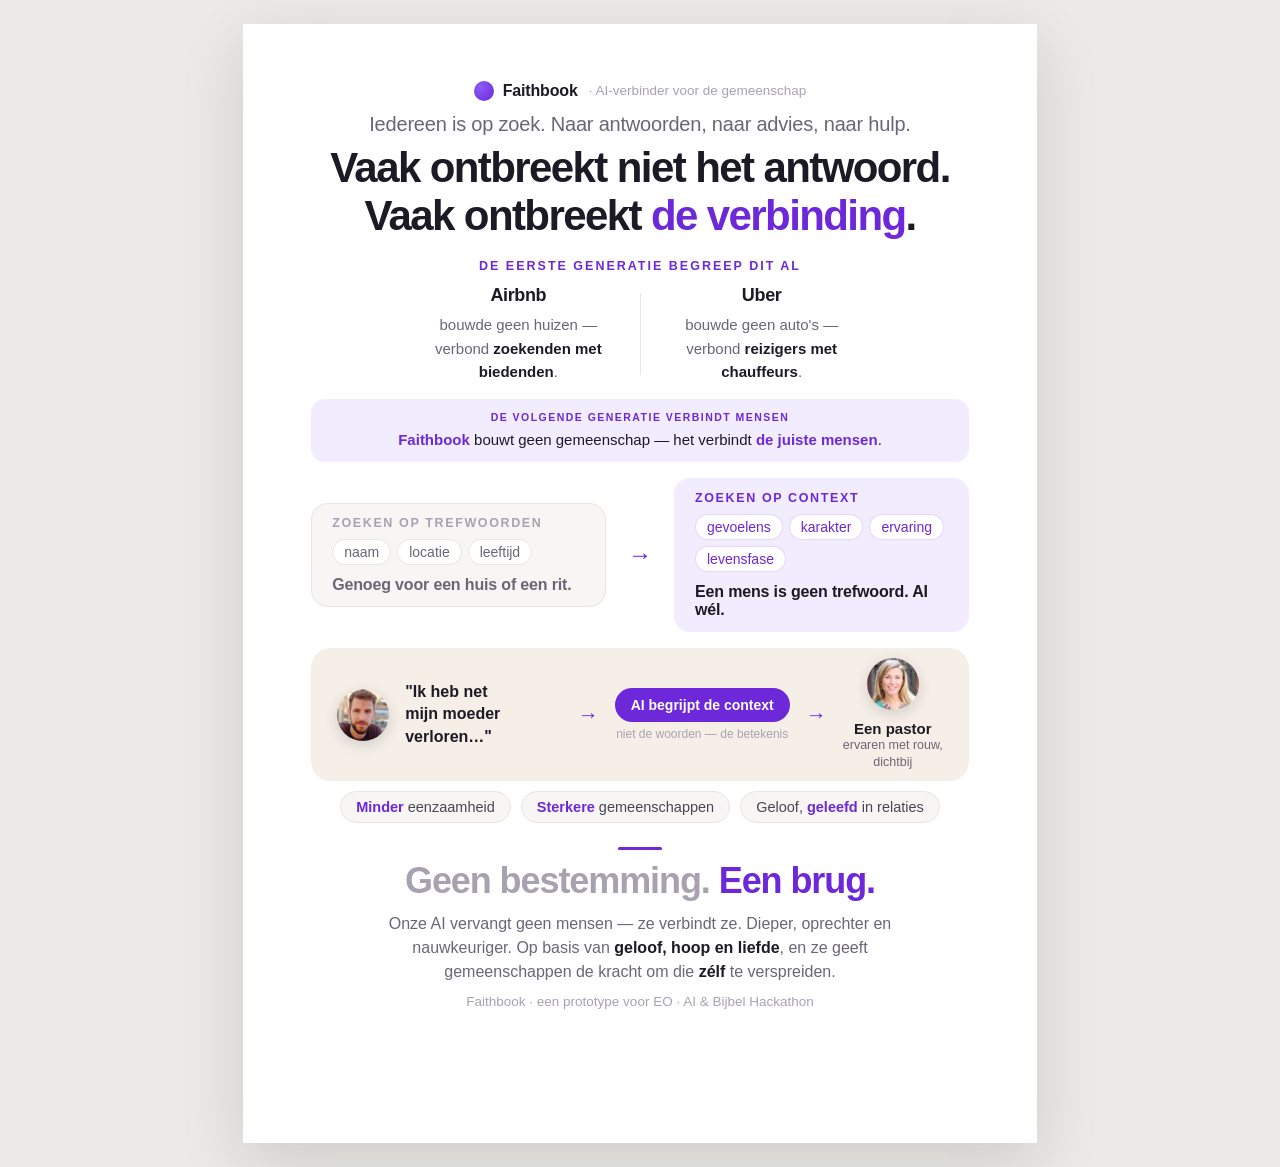
==== commit 0fa504f8: "One-pager: fix generation mislabel Faithbook was sitting under the "first generation" heading, which" ====
--- a/ONE_PAGER.html
+++ b/ONE_PAGER.html
@@ -42,7 +42,7 @@
     /* Hero thesis */
     .hero{text-align:center;margin:12px 0 4px}
     .hero .soft{font-size:20px;color:var(--ink-soft);letter-spacing:-.01em;margin:0 0 8px}
-    .hero h1{font-size:45px;line-height:1.14;letter-spacing:-.038em;font-weight:700;margin:0}
+    .hero h1{font-size:42px;line-height:1.14;letter-spacing:-.038em;font-weight:700;margin:0}
     .hero h1 em{font-style:normal;color:var(--accent)}
 
     /* section label */
@@ -51,7 +51,13 @@
 
     /* ── Analogy: three tidy columns ─────────────────── */
     .analogy{margin-top:16px}
-    .triad{display:grid;grid-template-columns:1fr 1fr 1fr;gap:0}
+    .triad{display:grid;grid-template-columns:1fr 1fr;gap:0;max-width:74%;margin:0 auto}
+    .nextgen{margin-top:16px;background:var(--accent-soft);border-radius:14px;
+      padding:11px 20px;text-align:center;line-height:1.4}
+    .nextgen .ng-lbl{display:block;font-size:10.5px;font-weight:700;letter-spacing:.14em;
+      text-transform:uppercase;color:var(--accent);margin-bottom:4px}
+    .nextgen .ng-txt{font-size:15px;color:var(--ink)}
+    .nextgen .ng-txt b{font-weight:700;color:var(--accent)}
     .triad .cell{padding:0 20px;text-align:center;position:relative}
     .triad .cell + .cell::before{
       content:"";position:absolute;left:0;top:8px;bottom:8px;width:1px;background:var(--line);
@@ -83,7 +89,7 @@
     /* ── One concrete moment ─────────────────────────── */
     .moment{
       margin-top:16px;background:var(--warm);border-radius:20px;
-      padding:12px 26px;display:flex;align-items:center;gap:16px;
+      padding:10px 26px;display:flex;align-items:center;gap:16px;
     }
     .moment .face{width:52px;height:52px;border-radius:50%;object-fit:cover;flex:none;
       box-shadow:0 4px 14px rgba(28,26,36,.16)}
@@ -147,10 +153,10 @@
         <div class="co">Uber</div>
         <div class="tx">bouwde geen auto's —<br>verbond <b>reizigers met chauffeurs</b>.</div>
       </div>
-      <div class="cell us">
-        <div class="co">Faithbook</div>
-        <div class="tx">bouwt geen gemeenschap —<br>verbindt <b>de juiste mensen</b>.</div>
-      </div>
+    </div>
+    <div class="nextgen">
+      <span class="ng-lbl">De volgende generatie verbindt mensen</span>
+      <span class="ng-txt"><b>Faithbook</b> bouwt geen gemeenschap — het verbindt <b>de juiste mensen</b>.</span>
     </div>
   </div>
 
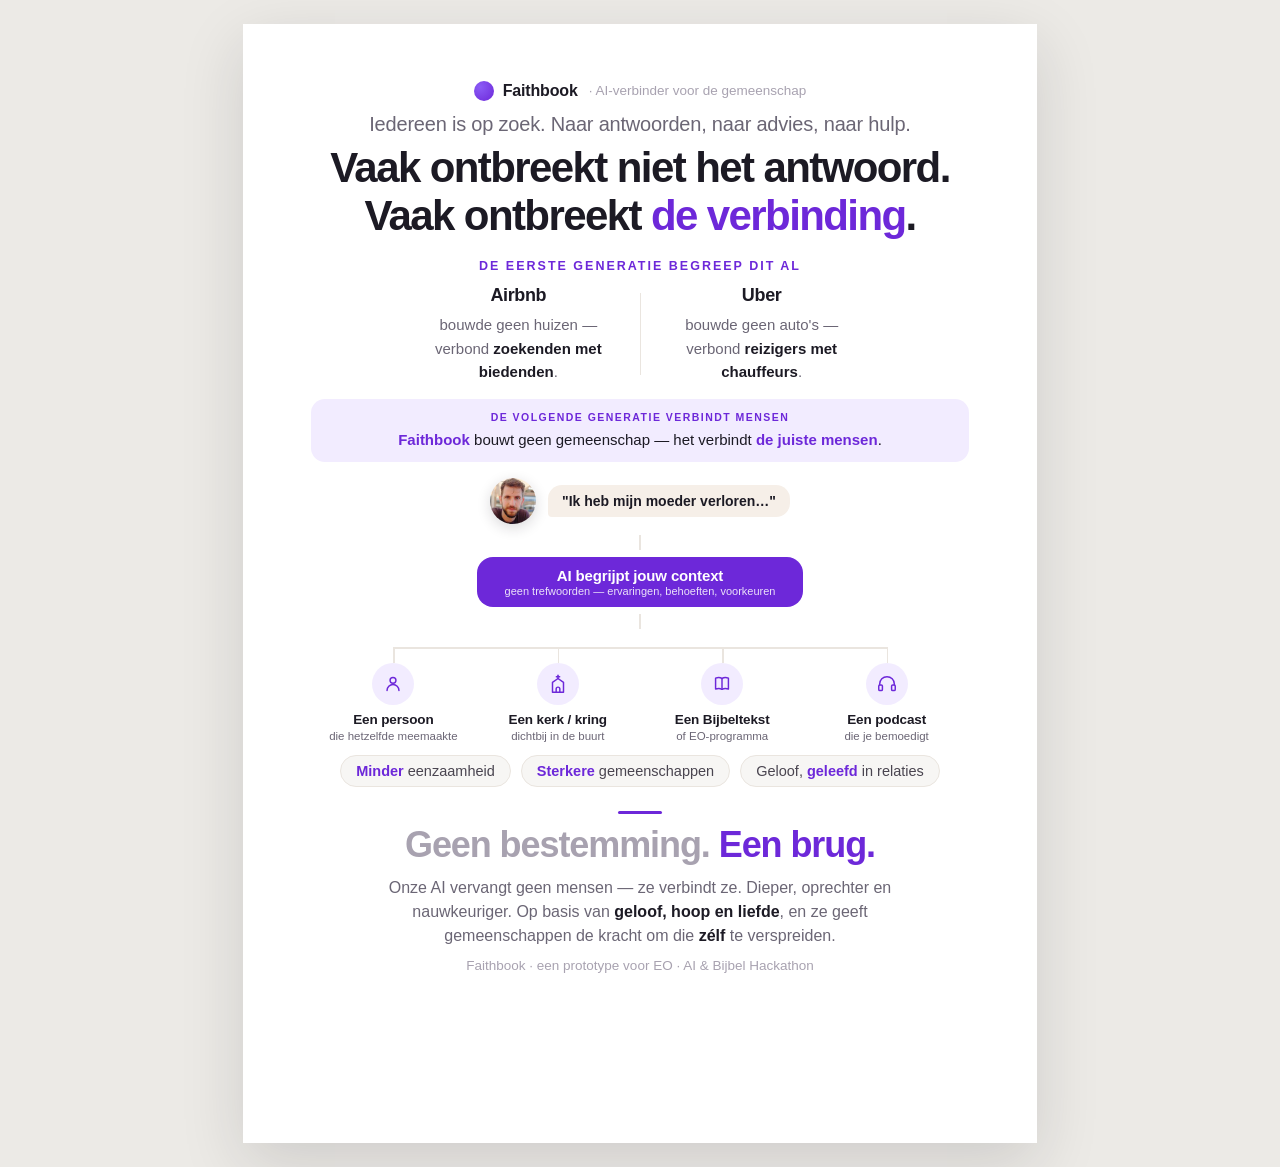
==== commit b959436c: "One-pager: add branching context graph Replace the keyword-vs-context panels and the single moment f" ====
--- a/ONE_PAGER.html
+++ b/ONE_PAGER.html
@@ -104,6 +104,33 @@
     .moment .card .n{font-size:15px;font-weight:650;margin-top:6px}
     .moment .card .d{font-size:12.5px;color:var(--ink-soft);line-height:1.35}
 
+    /* ── Branching graph ─────────────────────────────── */
+    .graph{margin-top:16px;text-align:center}
+    .g-person{display:inline-flex;align-items:center;gap:12px}
+    .g-face{width:46px;height:46px;border-radius:50%;object-fit:cover;
+      box-shadow:0 4px 14px rgba(28,26,36,.16)}
+    .g-bubble{background:var(--warm);border-radius:14px;border-bottom-left-radius:4px;
+      padding:8px 14px;font-size:14px;color:#4a4550}
+    .g-bubble b{color:var(--ink);font-weight:600}
+    .g-stem{width:1.5px;height:15px;background:var(--line);margin:7px auto}
+    .g-ai{display:inline-flex;flex-direction:column;align-items:center;gap:1px;
+      background:var(--accent);color:#fff;border-radius:16px;padding:10px 28px}
+    .g-ai-title{font-size:15px;font-weight:700;letter-spacing:-.01em}
+    .g-ai-sub{font-size:11px;opacity:.86}
+    .g-branches{position:relative;margin-top:18px}
+    .g-branches::before{content:"";position:absolute;top:0;left:12.5%;right:12.5%;
+      height:1.5px;background:var(--line)}
+    .g-branches .row{display:grid;grid-template-columns:repeat(4,1fr)}
+    .g-col{position:relative;padding-top:16px}
+    .g-col::before{content:"";position:absolute;top:0;left:50%;width:1.5px;height:16px;background:var(--line)}
+    .g-node{margin:0 6px}
+    .g-ic{width:42px;height:42px;border-radius:50%;margin:0 auto 7px;
+      display:flex;align-items:center;justify-content:center;
+      background:var(--accent-soft);color:var(--accent)}
+    .g-ic svg{width:22px;height:22px}
+    .g-n{font-size:13.5px;font-weight:650;letter-spacing:-.01em}
+    .g-d{font-size:11.5px;color:var(--ink-soft);line-height:1.35;margin-top:2px}
+
     /* impact tags */
     .impact{margin-top:10px;display:flex;justify-content:center;gap:10px;flex-wrap:wrap}
     .impact .i{font-size:14.5px;color:#4a4550;background:#f7f6f4;border:1px solid var(--line);
@@ -160,38 +187,43 @@
     </div>
   </div>
 
-  <!-- keyword vs context -->
-  <div class="turn">
-    <div class="panel cold">
-      <p class="h">Zoeken op trefwoorden</p>
-      <div class="tags"><span class="tag">naam</span><span class="tag">locatie</span><span class="tag">leeftijd</span></div>
-      <p class="ex">Genoeg voor een huis of een rit.</p>
-    </div>
-    <div class="to">→</div>
-    <div class="panel warm">
-      <p class="h">Zoeken op context</p>
-      <div class="tags"><span class="tag">gevoelens</span><span class="tag">karakter</span><span class="tag">ervaring</span><span class="tag">levensfase</span></div>
-      <p class="ex">Een mens is geen trefwoord. AI wél.</p>
-    </div>
-  </div>
-
-  <!-- one concrete moment -->
-  <div class="moment">
-    <img class="face" src="[data-uri]" alt="">
-    <div class="said"><b>"Ik heb net<br>mijn moeder verloren…"</b></div>
-    <div class="arrow">→</div>
-    <div class="ai">
-      <div class="p">AI begrijpt de context</div>
-      <div class="s">niet de woorden — de betekenis</div>
-    </div>
-    <div class="arrow">→</div>
-    <div class="card">
-      <img class="face" src="[data-uri]" alt="">
-      <div class="n">Een pastor</div>
-      <div class="d">ervaren met rouw,<br>dichtbij</div>
-    </div>
-  </div>
-
+  <!-- branching graph -->
+  <div class="graph">
+    <div class="g-person">
+      <img class="g-face" src="[data-uri]" alt="">
+      <div class="g-bubble"><b>&quot;Ik heb mijn moeder verloren&hellip;&quot;</b></div>
+    </div>
+    <div class="g-stem"></div>
+    <div class="g-ai">
+      <div class="g-ai-title">AI begrijpt jouw context</div>
+      <div class="g-ai-sub">geen trefwoorden &mdash; ervaringen, behoeften, voorkeuren</div>
+    </div>
+    <div class="g-stem"></div>
+    <div class="g-branches">
+      <div class="row">
+        <div class="g-col"><div class="g-node">
+          <div class="g-ic"><svg viewBox="0 0 24 24" fill="none" stroke="currentColor" stroke-width="1.6" stroke-linecap="round" stroke-linejoin="round"><circle cx="12" cy="8" r="3.2"/><path d="M5.5 19a6.5 6.5 0 0 1 13 0"/></svg></div>
+          <div class="g-n">Een persoon</div>
+          <div class="g-d">die hetzelfde meemaakte</div>
+        </div></div>
+        <div class="g-col"><div class="g-node">
+          <div class="g-ic"><svg viewBox="0 0 24 24" fill="none" stroke="currentColor" stroke-width="1.6" stroke-linecap="round" stroke-linejoin="round"><path d="M12 2.5v3.5"/><path d="M10.2 4.2h3.6"/><path d="M12 6l6 4.2V21H6V10.2z"/><path d="M10 21v-3.6a2 2 0 0 1 4 0V21"/></svg></div>
+          <div class="g-n">Een kerk / kring</div>
+          <div class="g-d">dichtbij in de buurt</div>
+        </div></div>
+        <div class="g-col"><div class="g-node">
+          <div class="g-ic"><svg viewBox="0 0 24 24" fill="none" stroke="currentColor" stroke-width="1.6" stroke-linecap="round" stroke-linejoin="round"><path d="M12 6c-2-1.2-4.6-1.2-7-.4v11.8c2.4-.8 5-.8 7 .4 2-1.2 4.6-1.2 7-.4V5.6c-2.4-.8-5-.8-7 .4z"/><path d="M12 6v11.8"/></svg></div>
+          <div class="g-n">Een Bijbeltekst</div>
+          <div class="g-d">of EO-programma</div>
+        </div></div>
+        <div class="g-col"><div class="g-node">
+          <div class="g-ic"><svg viewBox="0 0 24 24" fill="none" stroke="currentColor" stroke-width="1.6" stroke-linecap="round" stroke-linejoin="round"><path d="M4 13v-1a8 8 0 0 1 16 0v1"/><rect x="3" y="13" width="4" height="6.2" rx="1.3"/><rect x="17" y="13" width="4" height="6.2" rx="1.3"/></svg></div>
+          <div class="g-n">Een podcast</div>
+          <div class="g-d">die je bemoedigt</div>
+        </div></div>
+      </div>
+    </div>
+  </div>
   <!-- impact -->
   <div class="impact">
     <div class="i"><b>Minder</b> eenzaamheid</div>
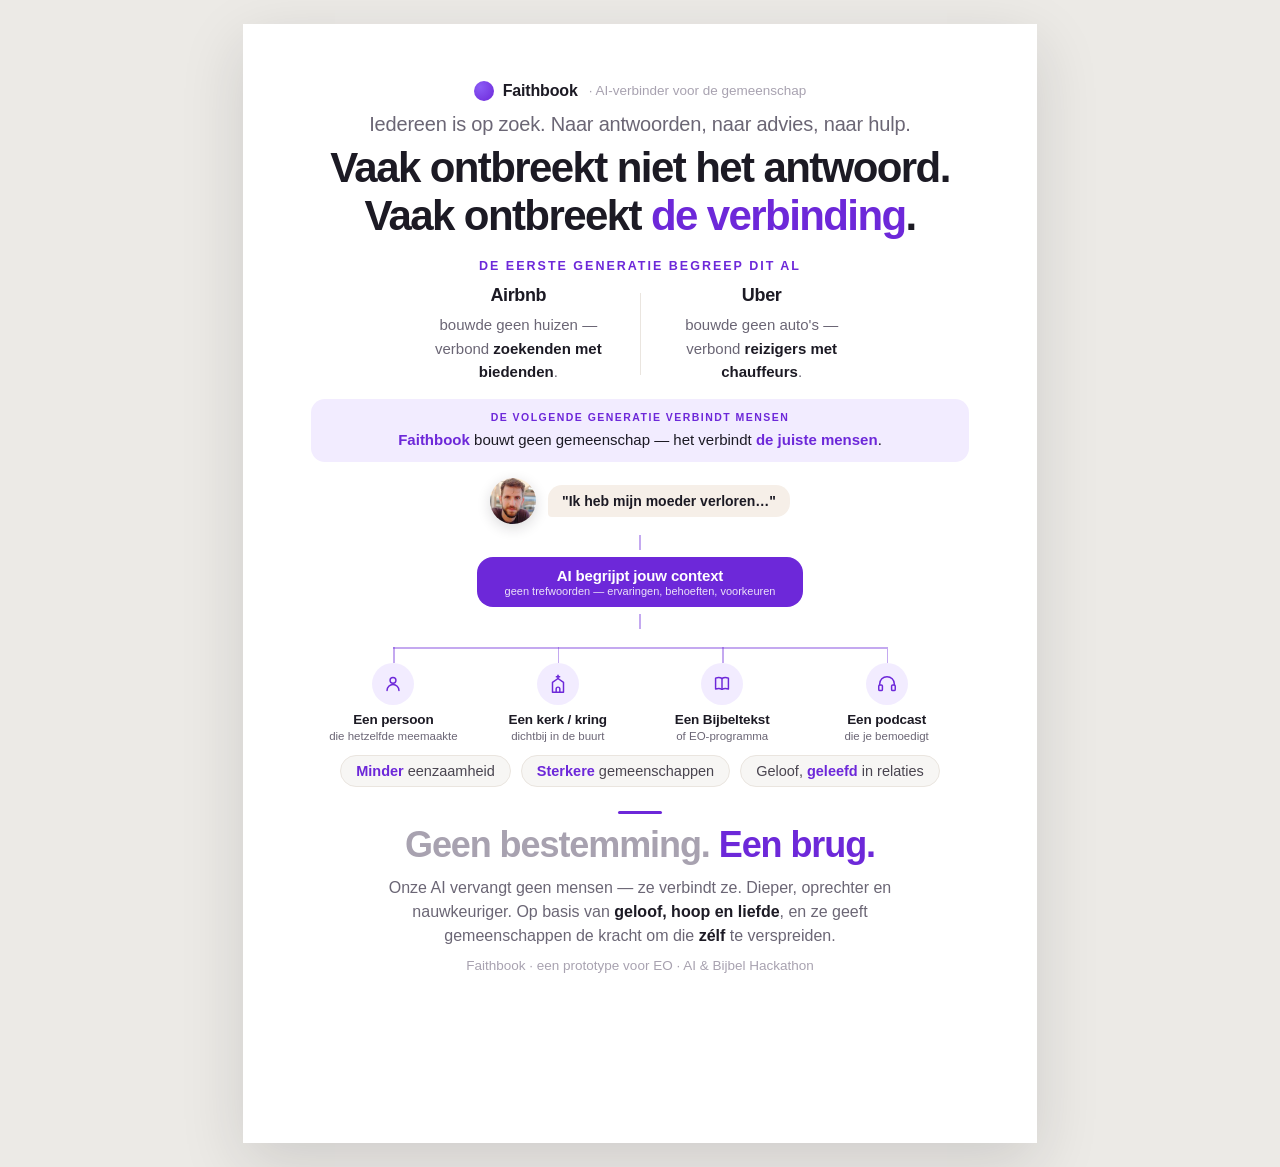
==== commit 6bc34b2c: "One-pager: darken graph connector lines for print Co-Authored-By: Claude Opus 4.8 <noreply@anthropic" ====
--- a/ONE_PAGER.html
+++ b/ONE_PAGER.html
@@ -112,17 +112,17 @@
     .g-bubble{background:var(--warm);border-radius:14px;border-bottom-left-radius:4px;
       padding:8px 14px;font-size:14px;color:#4a4550}
     .g-bubble b{color:var(--ink);font-weight:600}
-    .g-stem{width:1.5px;height:15px;background:var(--line);margin:7px auto}
+    .g-stem{width:1.5px;height:15px;background:rgba(109,40,217,.4);margin:7px auto}
     .g-ai{display:inline-flex;flex-direction:column;align-items:center;gap:1px;
       background:var(--accent);color:#fff;border-radius:16px;padding:10px 28px}
     .g-ai-title{font-size:15px;font-weight:700;letter-spacing:-.01em}
     .g-ai-sub{font-size:11px;opacity:.86}
     .g-branches{position:relative;margin-top:18px}
     .g-branches::before{content:"";position:absolute;top:0;left:12.5%;right:12.5%;
-      height:1.5px;background:var(--line)}
+      height:1.5px;background:rgba(109,40,217,.4)}
     .g-branches .row{display:grid;grid-template-columns:repeat(4,1fr)}
     .g-col{position:relative;padding-top:16px}
-    .g-col::before{content:"";position:absolute;top:0;left:50%;width:1.5px;height:16px;background:var(--line)}
+    .g-col::before{content:"";position:absolute;top:0;left:50%;width:1.5px;height:16px;background:rgba(109,40,217,.4)}
     .g-node{margin:0 6px}
     .g-ic{width:42px;height:42px;border-radius:50%;margin:0 auto 7px;
       display:flex;align-items:center;justify-content:center;
